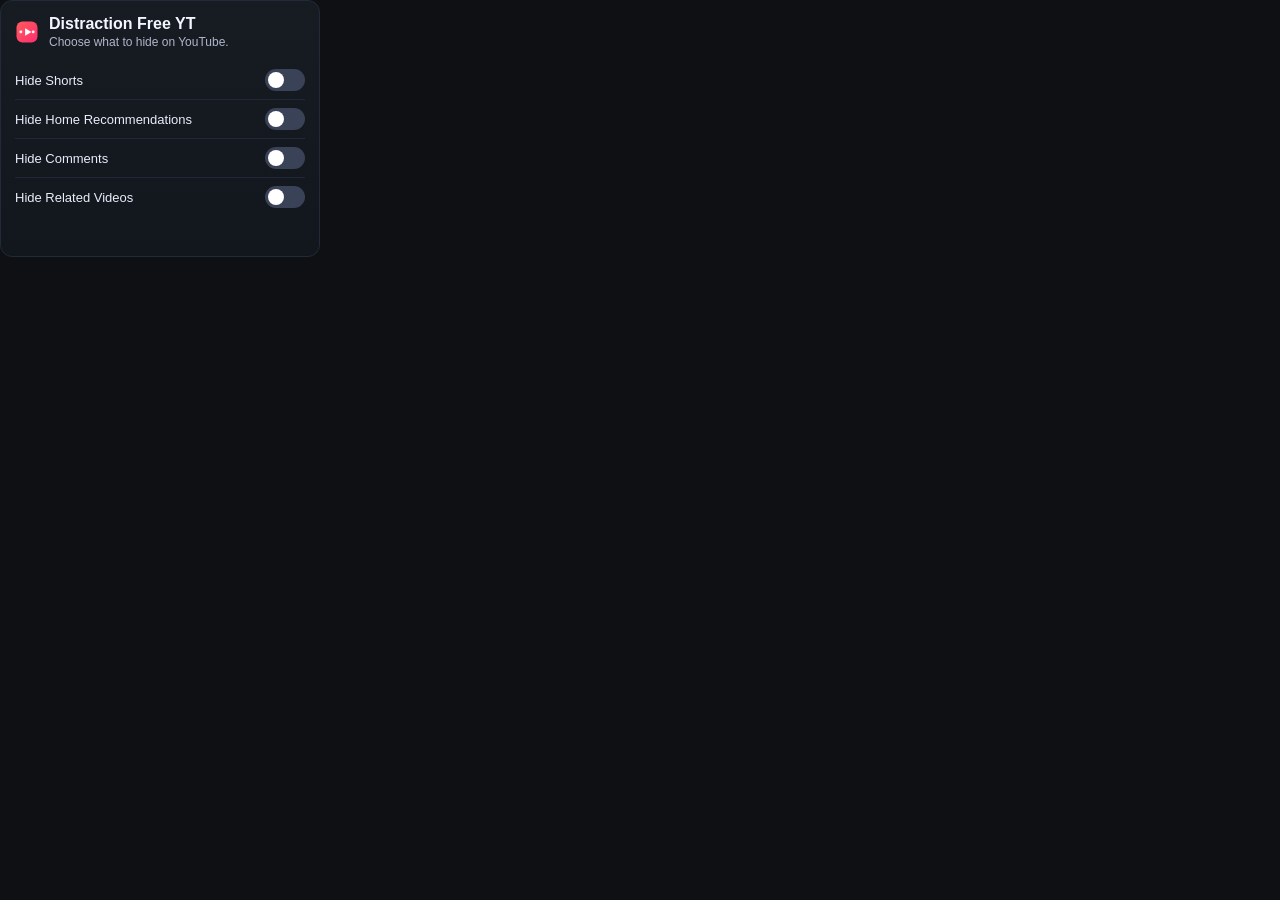
==== popup/popup.html @ 46bf9054 "initial commit" ====
<!doctype html>
<html lang="en">
  <head>
    <meta charset="UTF-8" />
    <meta name="viewport" content="width=device-width, initial-scale=1.0" />
    <title>Distraction Free YT</title>
    <link rel="stylesheet" href="popup.css" />
  </head>
  <body>
    <main class="popup">
      <header class="popup-header">
        <img src="icon.svg" alt="" class="header-icon" />
        <div>
          <h1>Distraction Free YT</h1>
          <p class="subtitle">Choose what to hide on YouTube.</p>
        </div>
      </header>

      <label class="toggle-row">
        <span class="toggle-label">Hide Shorts</span>
        <span class="toggle-switch">
          <input type="checkbox" id="hideShorts" />
          <span class="slider"></span>
        </span>
      </label>

      <label class="toggle-row">
        <span class="toggle-label">Hide Home Recommendations</span>
        <span class="toggle-switch">
          <input type="checkbox" id="hideHomeRecommendations" />
          <span class="slider"></span>
        </span>
      </label>

      <label class="toggle-row">
        <span class="toggle-label">Hide Comments</span>
        <span class="toggle-switch">
          <input type="checkbox" id="hideComments" />
          <span class="slider"></span>
        </span>
      </label>

      <label class="toggle-row">
        <span class="toggle-label">Hide Related Videos</span>
        <span class="toggle-switch">
          <input type="checkbox" id="hideRelatedVideos" />
          <span class="slider"></span>
        </span>
      </label>

      <p id="statusText" class="status" aria-live="polite"></p>
    </main>

    <script src="../src/storage.js"></script>
    <script src="popup.js"></script>
  </body>
</html>
---- popup/popup.css ----
body {
  margin: 0;
  font-family: Inter, Segoe UI, Arial, sans-serif;
  background: #0e1014;
  color: #f3f6ff;
}

.popup {
  width: 320px;
  padding: 14px;
  background: linear-gradient(180deg, #171b22, #12161d);
  border: 1px solid #222938;
  border-radius: 12px;
  box-sizing: border-box;
}

h1 {
  margin: 0 0 2px;
  font-size: 16px;
  font-weight: 700;
}

.subtitle {
  margin: 0;
  color: #aeb7cb;
  font-size: 12px;
}

.popup-header {
  display: flex;
  align-items: center;
  gap: 10px;
  margin-bottom: 12px;
}

.header-icon {
  width: 24px;
  height: 24px;
  flex: 0 0 auto;
}

.toggle-row {
  display: flex;
  align-items: center;
  justify-content: space-between;
  gap: 10px;
  padding: 8px 0;
  font-size: 13px;
  border-bottom: 1px solid #202738;
}

.toggle-row:last-of-type {
  border-bottom: none;
}

.toggle-label {
  color: #e8edfb;
}

.toggle-switch {
  position: relative;
  width: 40px;
  height: 22px;
  flex: 0 0 auto;
}

.toggle-switch input {
  position: absolute;
  opacity: 0;
  width: 100%;
  height: 100%;
  margin: 0;
  cursor: pointer;
}

.slider {
  position: absolute;
  inset: 0;
  background: #3a4257;
  border-radius: 999px;
  transition: background-color 0.2s ease;
}

.slider::before {
  content: "";
  position: absolute;
  top: 3px;
  left: 3px;
  width: 16px;
  height: 16px;
  border-radius: 50%;
  background: #ffffff;
  transition: transform 0.2s ease;
}

.toggle-switch input:checked + .slider {
  background: #f04545;
}

.toggle-switch input:checked + .slider::before {
  transform: translateX(18px);
}

.status {
  min-height: 16px;
  margin: 10px 0 0;
  color: #95e0a2;
  font-size: 12px;
}
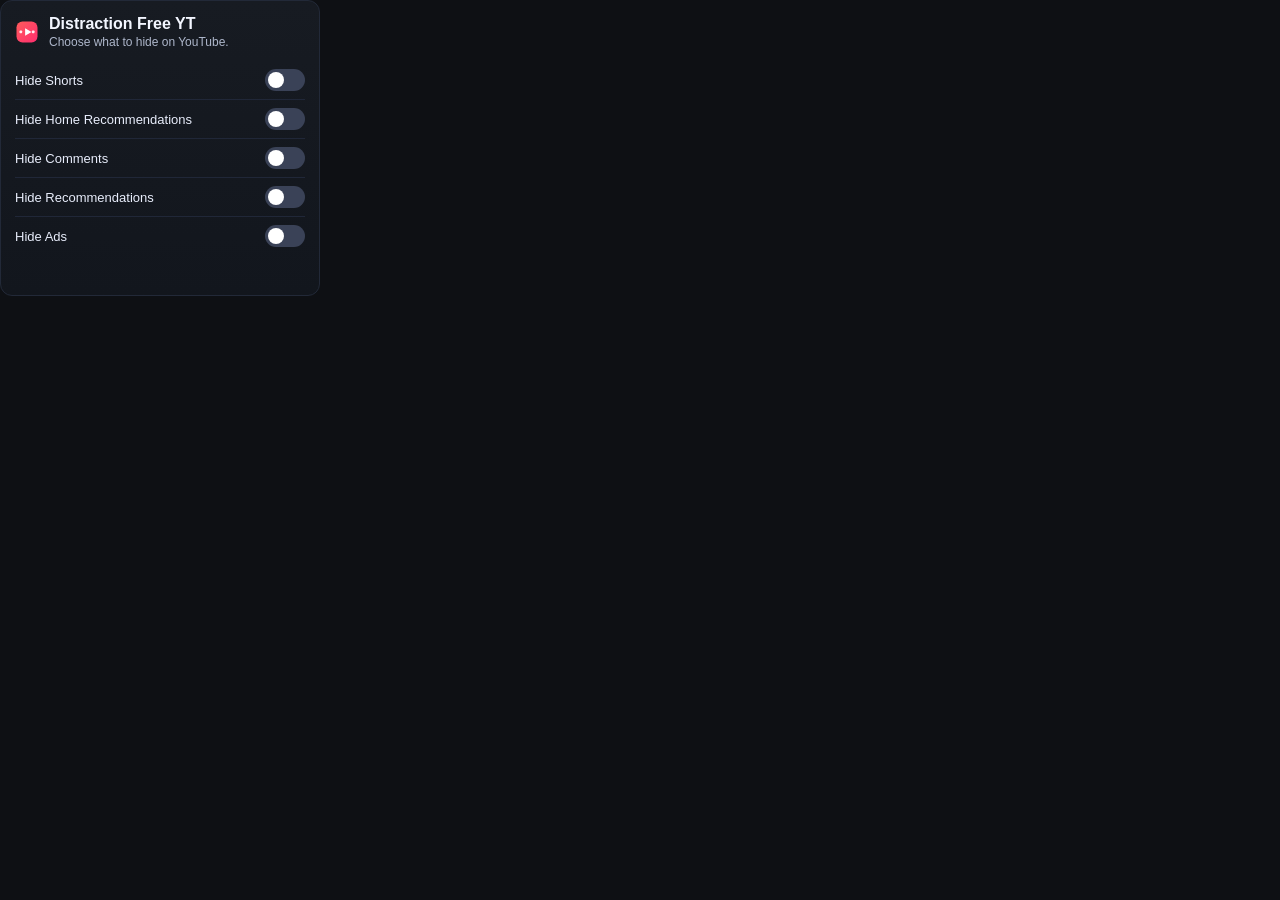
==== commit d3b9ab8f: "feat: add ad hiding, optimize performance, improve recommendations filtering - Add hideAds toggle (h" ====
--- a/popup/popup.html
+++ b/popup/popup.html
@@ -41,9 +41,17 @@
       </label>
 
       <label class="toggle-row">
-        <span class="toggle-label">Hide Related Videos</span>
+        <span class="toggle-label">Hide Recommendations</span>
         <span class="toggle-switch">
-          <input type="checkbox" id="hideRelatedVideos" />
+          <input type="checkbox" id="hideRecommendations" />
+          <span class="slider"></span>
+        </span>
+      </label>
+
+      <label class="toggle-row">
+        <span class="toggle-label">Hide Ads</span>
+        <span class="toggle-switch">
+          <input type="checkbox" id="hideAds" />
           <span class="slider"></span>
         </span>
       </label>
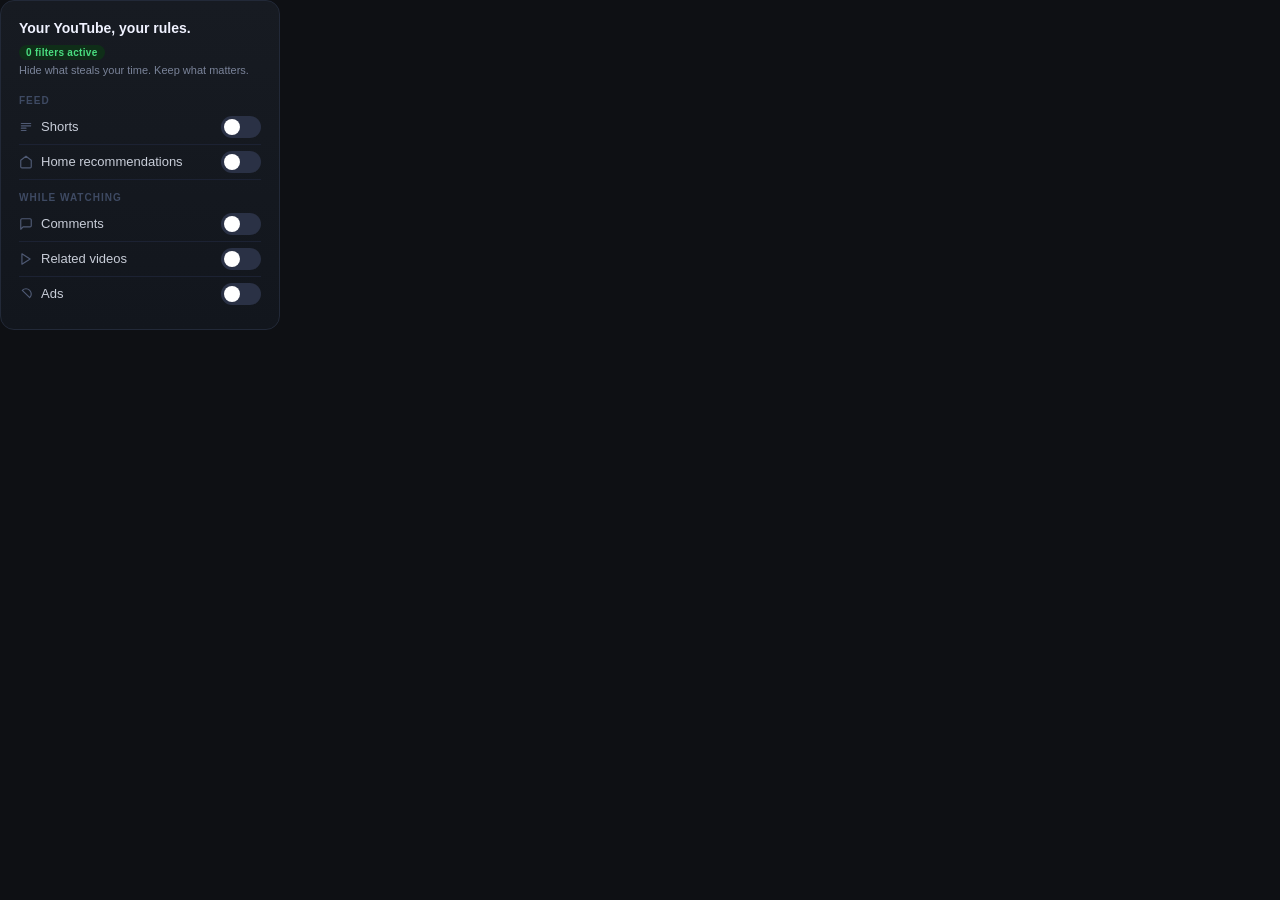
==== commit 0f17c52d: "remove header icon" ====
--- a/popup/popup.html
+++ b/popup/popup.html
@@ -9,15 +9,22 @@
   <body>
     <main class="popup">
       <header class="popup-header">
-        <img src="icon.svg" alt="" class="header-icon" />
-        <div>
-          <h1>Distraction Free YT</h1>
-          <p class="subtitle">Choose what to hide on YouTube.</p>
+        <div class="header-text">
+          <div class="header-top-row">
+            <h1>Your YouTube, your rules.</h1>
+            <span class="filter-chip" id="filterChip">0 filters active</span>
+          </div>
+          <p class="subtitle">Hide what steals your time. Keep what matters.</p>
         </div>
       </header>
 
+      <div class="section-label">Feed</div>
+
       <label class="toggle-row">
-        <span class="toggle-label">Hide Shorts</span>
+        <span class="toggle-label">
+          <svg class="row-icon" viewBox="0 0 24 24" aria-hidden="true"><path d="M4 6h16M4 10h16M4 14h8M4 18h8"/></svg>
+          Shorts
+        </span>
         <span class="toggle-switch">
           <input type="checkbox" id="hideShorts" />
           <span class="slider"></span>
@@ -25,15 +32,23 @@
       </label>
 
       <label class="toggle-row">
-        <span class="toggle-label">Hide Home Recommendations</span>
+        <span class="toggle-label">
+          <svg class="row-icon" viewBox="0 0 24 24" aria-hidden="true"><path d="M3 9l9-7 9 7v11a2 2 0 0 1-2 2H5a2 2 0 0 1-2-2z"/></svg>
+          Home recommendations
+        </span>
         <span class="toggle-switch">
           <input type="checkbox" id="hideHomeRecommendations" />
           <span class="slider"></span>
         </span>
       </label>
 
+      <div class="section-label">While watching</div>
+
       <label class="toggle-row">
-        <span class="toggle-label">Hide Comments</span>
+        <span class="toggle-label">
+          <svg class="row-icon" viewBox="0 0 24 24" aria-hidden="true"><path d="M21 15a2 2 0 0 1-2 2H7l-4 4V5a2 2 0 0 1 2-2h14a2 2 0 0 1 2 2z"/></svg>
+          Comments
+        </span>
         <span class="toggle-switch">
           <input type="checkbox" id="hideComments" />
           <span class="slider"></span>
@@ -41,25 +56,29 @@
       </label>
 
       <label class="toggle-row">
-        <span class="toggle-label">Hide Recommendations</span>
+        <span class="toggle-label">
+          <svg class="row-icon" viewBox="0 0 24 24" aria-hidden="true"><path d="M5 3l14 9-14 9V3z"/></svg>
+          Related videos
+        </span>
         <span class="toggle-switch">
           <input type="checkbox" id="hideRecommendations" />
           <span class="slider"></span>
         </span>
       </label>
 
-      <label class="toggle-row">
-        <span class="toggle-label">Hide Ads</span>
+      <label class="toggle-row last">
+        <span class="toggle-label">
+          <svg class="row-icon" viewBox="0 0 24 24" aria-hidden="true"><path d="M18.364 18.364A9 9 0 0 0 5.636 5.636m12.728 12.728L5.636 5.636M18.364 18.364 5.636 5.636"/></svg>
+          Ads
+        </span>
         <span class="toggle-switch">
           <input type="checkbox" id="hideAds" />
           <span class="slider"></span>
         </span>
       </label>
-
-      <p id="statusText" class="status" aria-live="polite"></p>
     </main>
 
     <script src="../src/storage.js"></script>
     <script src="popup.js"></script>
   </body>
-</html>
+</html>
--- a/popup/popup.css
+++ b/popup/popup.css
@@ -6,62 +6,116 @@
 }
 
 .popup {
-  width: 320px;
-  padding: 14px;
+  width: 280px;
+  padding: 18px;
   background: linear-gradient(180deg, #171b22, #12161d);
   border: 1px solid #222938;
-  border-radius: 12px;
+  border-radius: 14px;
   box-sizing: border-box;
 }
 
+/* ── Header ── */
+
+.popup-header {
+  display: flex;
+  align-items: flex-start;
+  gap: 10px;
+  margin-bottom: 16px;
+}
+
+.header-text {
+  flex: 1;
+  min-width: 0;
+}
+
+.header-top-row {
+  display: flex;
+  align-items: center;
+  gap: 8px;
+  flex-wrap: wrap;
+  margin-bottom: 3px;
+}
+
 h1 {
-  margin: 0 0 2px;
-  font-size: 16px;
+  margin: 0;
+  font-size: 14px;
   font-weight: 700;
+  line-height: 1.3;
+  color: #f0f2ff;
+}
+
+.filter-chip {
+  font-size: 10px;
+  font-weight: 600;
+  background: #0f2e18;
+  color: #4ade80;
+  padding: 2px 7px;
+  border-radius: 20px;
+  letter-spacing: 0.03em;
+  white-space: nowrap;
+  flex-shrink: 0;
 }
 
 .subtitle {
   margin: 0;
-  color: #aeb7cb;
-  font-size: 12px;
+  color: #7a8399;
+  font-size: 11px;
+  line-height: 1.4;
 }
 
-.popup-header {
-  display: flex;
-  align-items: center;
-  gap: 10px;
-  margin-bottom: 12px;
+/* ── Section labels ── */
+
+.section-label {
+  font-size: 10px;
+  font-weight: 600;
+  color: #3e4a63;
+  text-transform: uppercase;
+  letter-spacing: 0.1em;
+  margin: 12px 0 4px;
 }
 
-.header-icon {
-  width: 24px;
-  height: 24px;
-  flex: 0 0 auto;
-}
+/* ── Toggle rows ── */
 
 .toggle-row {
   display: flex;
   align-items: center;
   justify-content: space-between;
   gap: 10px;
-  padding: 8px 0;
+  padding: 6px 0;
   font-size: 13px;
-  border-bottom: 1px solid #202738;
+  border-bottom: 1px solid #1c2233;
+  cursor: pointer;
 }
 
-.toggle-row:last-of-type {
+.toggle-row.last {
   border-bottom: none;
 }
 
 .toggle-label {
-  color: #e8edfb;
+  display: flex;
+  align-items: center;
+  gap: 8px;
+  color: #c8cdd8;
 }
+
+.row-icon {
+  width: 14px;
+  height: 14px;
+  stroke: #4f5a74;
+  fill: none;
+  stroke-width: 2;
+  stroke-linecap: round;
+  stroke-linejoin: round;
+  flex-shrink: 0;
+}
+
+/* ── Toggle switch ── */
 
 .toggle-switch {
   position: relative;
   width: 40px;
   height: 22px;
-  flex: 0 0 auto;
+  flex-shrink: 0;
 }
 
 .toggle-switch input {
@@ -71,12 +125,13 @@
   height: 100%;
   margin: 0;
   cursor: pointer;
+  z-index: 1;
 }
 
 .slider {
   position: absolute;
   inset: 0;
-  background: #3a4257;
+  background: #2a3145;
   border-radius: 999px;
   transition: background-color 0.2s ease;
 }
@@ -94,16 +149,9 @@
 }
 
 .toggle-switch input:checked + .slider {
-  background: #f04545;
+  background: #4f7fff;
 }
 
 .toggle-switch input:checked + .slider::before {
   transform: translateX(18px);
-}
-
-.status {
-  min-height: 16px;
-  margin: 10px 0 0;
-  color: #95e0a2;
-  font-size: 12px;
-}
+}
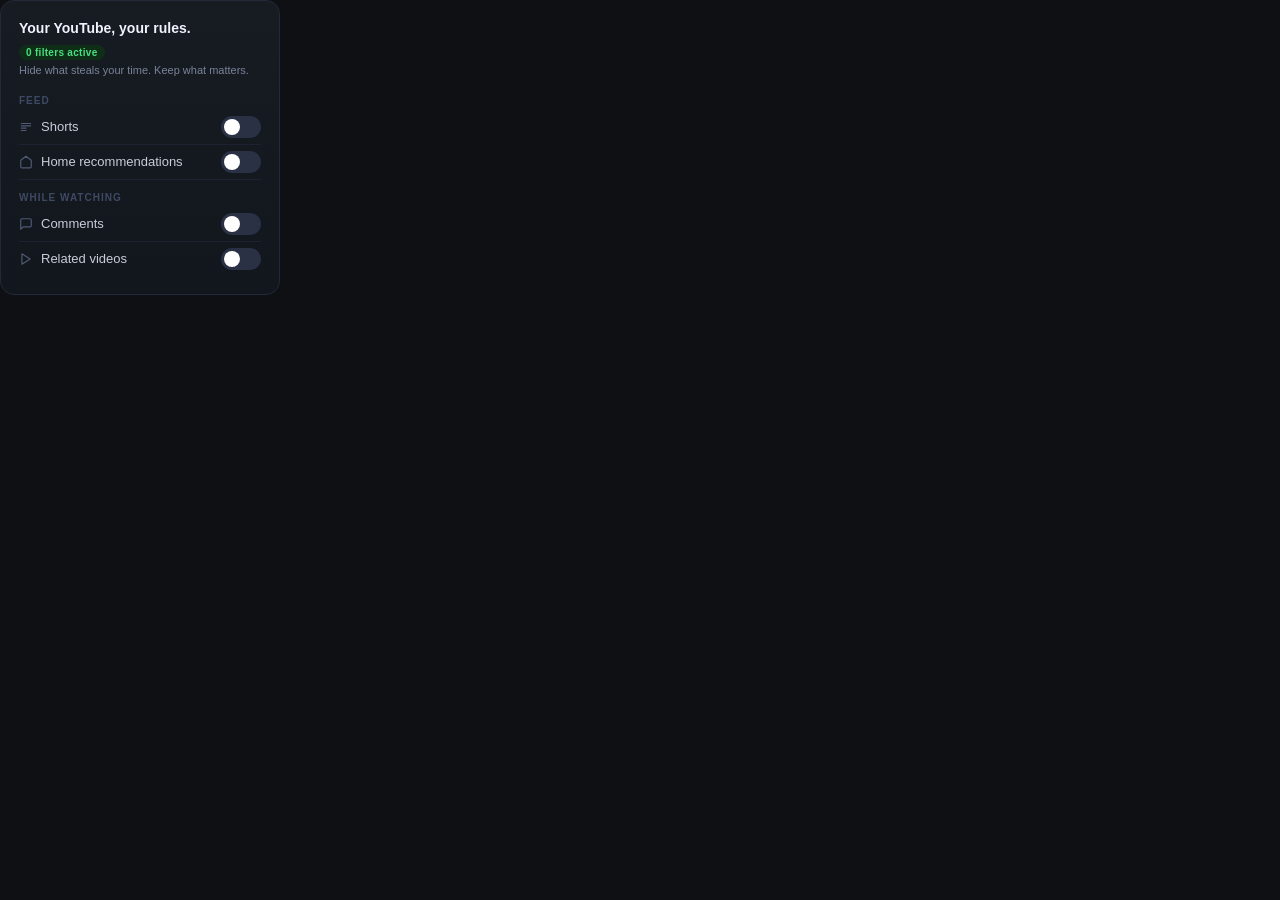
==== commit 424aef29: "remove ad blocking logic" ====
--- a/popup/popup.html
+++ b/popup/popup.html
@@ -55,7 +55,7 @@
         </span>
       </label>
 
-      <label class="toggle-row">
+      <label class="toggle-row last">
         <span class="toggle-label">
           <svg class="row-icon" viewBox="0 0 24 24" aria-hidden="true"><path d="M5 3l14 9-14 9V3z"/></svg>
           Related videos
@@ -65,17 +65,6 @@
           <span class="slider"></span>
         </span>
       </label>
-
-      <label class="toggle-row last">
-        <span class="toggle-label">
-          <svg class="row-icon" viewBox="0 0 24 24" aria-hidden="true"><path d="M18.364 18.364A9 9 0 0 0 5.636 5.636m12.728 12.728L5.636 5.636M18.364 18.364 5.636 5.636"/></svg>
-          Ads
-        </span>
-        <span class="toggle-switch">
-          <input type="checkbox" id="hideAds" />
-          <span class="slider"></span>
-        </span>
-      </label>
     </main>
 
     <script src="../src/storage.js"></script>
